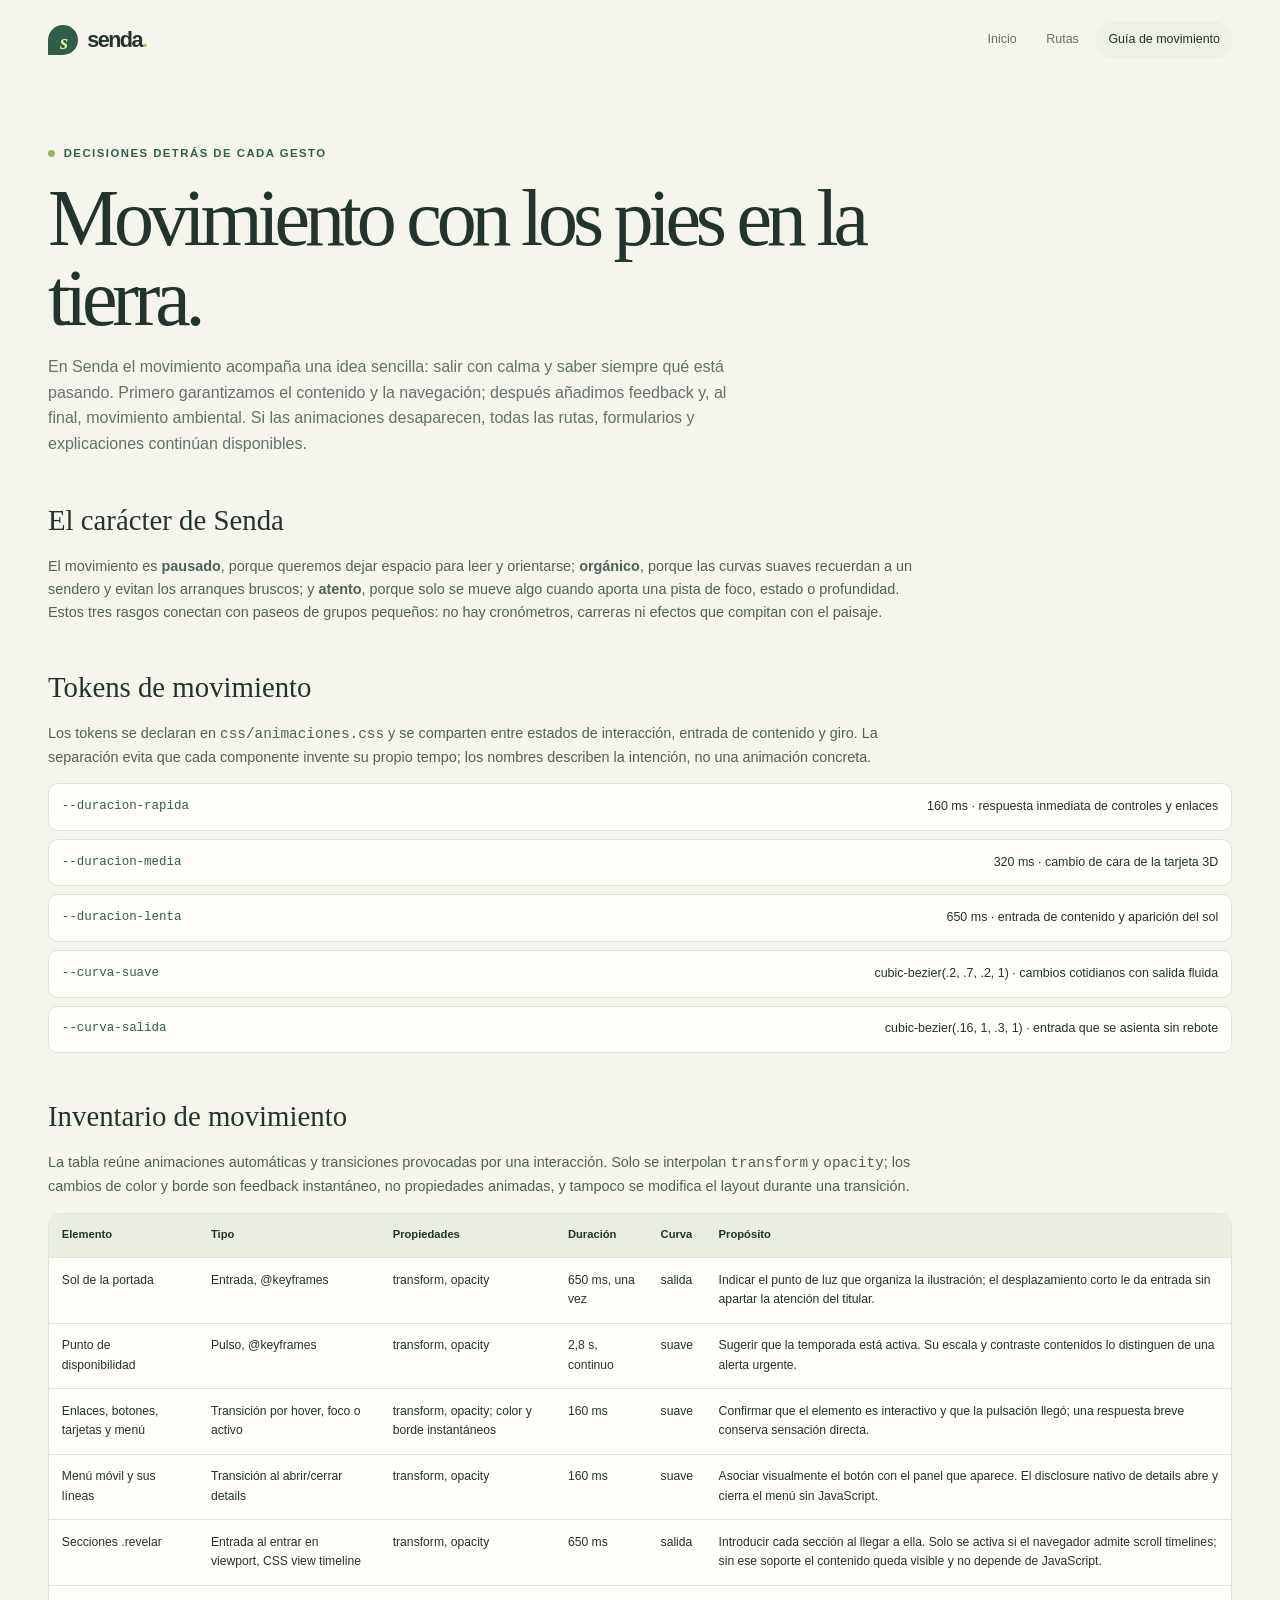
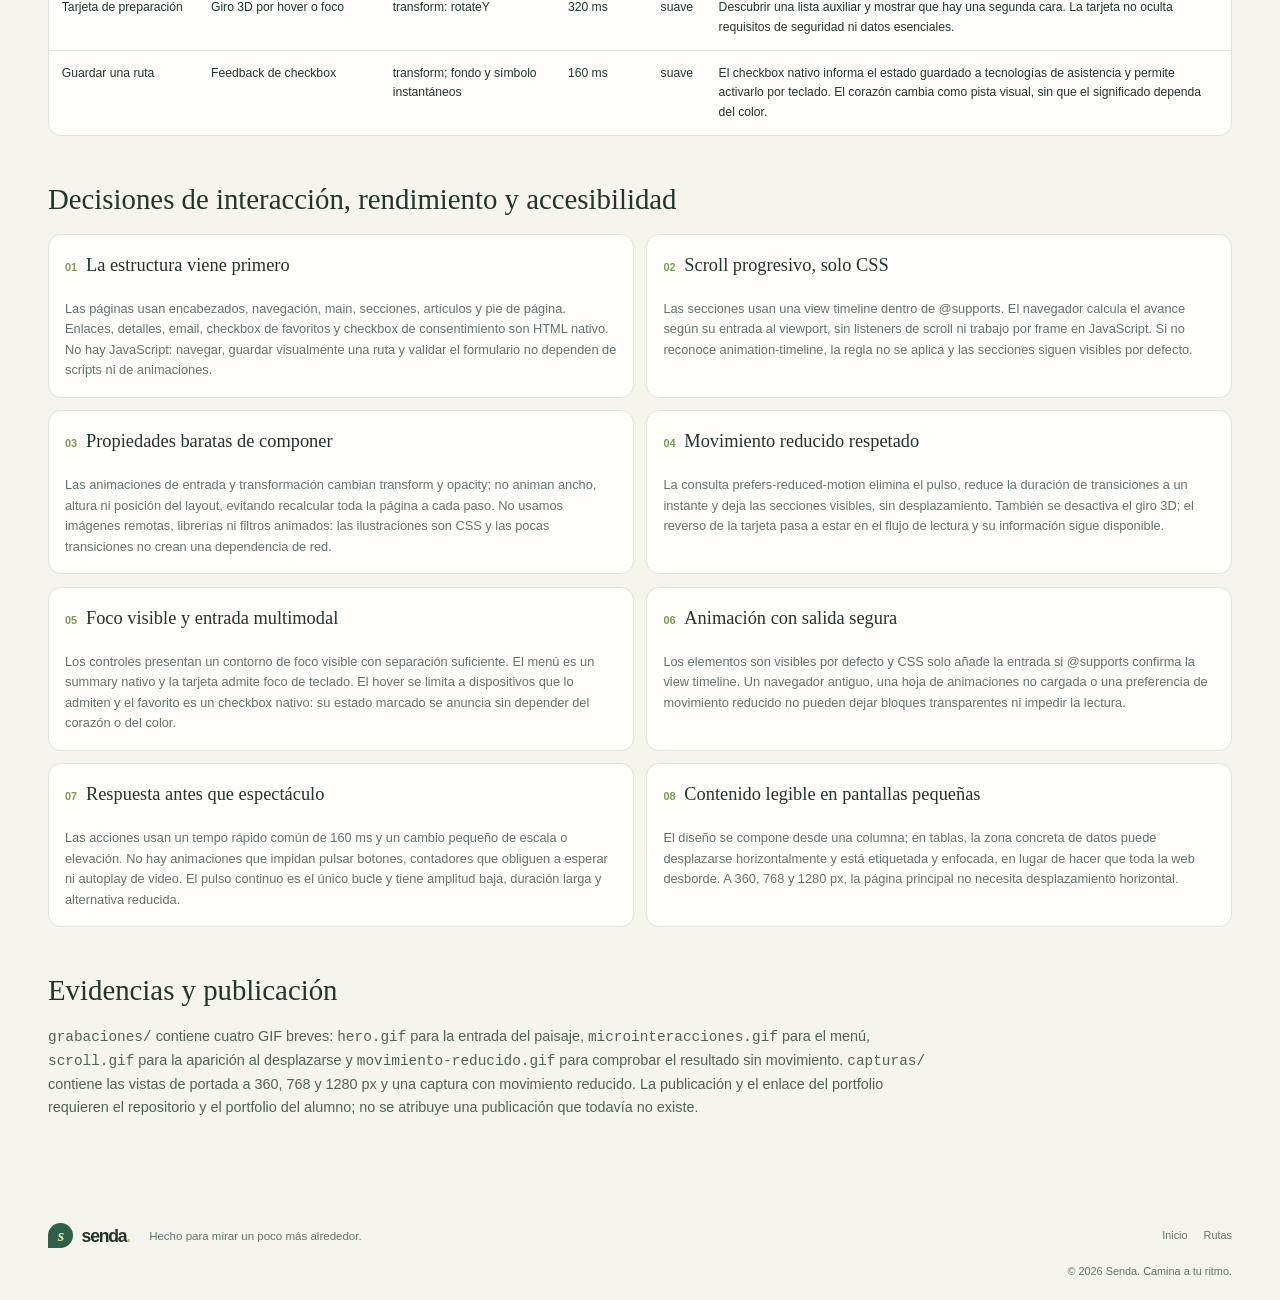
==== movimiento.html @ 510708e9 "feat: subidos los archivos html del proyecto con sus estilos" ====
<!doctype html>
<html lang="es">
<head>
  <!-- La guía es una página del proyecto para consultar decisiones, no un documento aparte. -->
  <meta charset="utf-8">
  <meta name="viewport" content="width=device-width, initial-scale=1">
  <meta name="theme-color" content="#f5f4ed">
  <meta name="description" content="Guía de movimiento, interacción, rendimiento y accesibilidad de Senda.">
  <title>Guía de movimiento — Senda</title>
  <link rel="stylesheet" href="css/estilos.css">
  <link rel="stylesheet" href="css/animaciones.css">
</head>
<body>
  <a class="salto" href="#contenido">Saltar al contenido</a>
  <header class="cabecera">
    <a class="marca" href="index.html" aria-label="Senda, inicio"><span class="marca-icono" aria-hidden="true">s</span><span>senda<span class="marca-punto">.</span></span></a>
    <details class="navegacion">
      <summary class="menu-boton" aria-label="Abrir o cerrar navegación"><span class="menu-linea" aria-hidden="true"></span><span class="menu-linea" aria-hidden="true"></span></summary>
      <nav class="menu" aria-label="Navegación principal">
        <a class="enlace-nav" href="index.html">Inicio</a>
        <a class="enlace-nav" href="rutas.html">Rutas</a>
        <a class="enlace-nav activo" href="movimiento.html" aria-current="page">Guía de movimiento</a>
      </nav>
    </details>
    <!-- La navegación de escritorio permanece visible sin forzar abierto el menú móvil. -->
    <nav class="menu menu-escritorio" aria-label="Navegación principal">
      <a class="enlace-nav" href="index.html">Inicio</a>
      <a class="enlace-nav" href="rutas.html">Rutas</a>
      <a class="enlace-nav activo" href="movimiento.html" aria-current="page">Guía de movimiento</a>
    </nav>
  </header>
  <main class="contenedor guia-contenido" id="contenido">
    <p class="ceja"><span class="punto-vivo" aria-hidden="true"></span> Decisiones detrás de cada gesto</p>
    <h1>Movimiento con los pies en la tierra.</h1>
    <p class="guia-intro">En Senda el movimiento acompaña una idea sencilla: salir con calma y saber siempre qué está pasando. Primero garantizamos el contenido y la navegación; después añadimos feedback y, al final, movimiento ambiental. Si las animaciones desaparecen, todas las rutas, formularios y explicaciones continúan disponibles.</p>

    <section class="guia-bloque" aria-labelledby="caracter">
      <h2 id="caracter">El carácter de Senda</h2>
      <p>El movimiento es <strong>pausado</strong>, porque queremos dejar espacio para leer y orientarse; <strong>orgánico</strong>, porque las curvas suaves recuerdan a un sendero y evitan los arranques bruscos; y <strong>atento</strong>, porque solo se mueve algo cuando aporta una pista de foco, estado o profundidad. Estos tres rasgos conectan con paseos de grupos pequeños: no hay cronómetros, carreras ni efectos que compitan con el paisaje.</p>
    </section>

    <section class="guia-bloque" aria-labelledby="tokens">
      <h2 id="tokens">Tokens de movimiento</h2>
      <p>Los tokens se declaran en <code>css/animaciones.css</code> y se comparten entre estados de interacción, entrada de contenido y giro. La separación evita que cada componente invente su propio tempo; los nombres describen la intención, no una animación concreta.</p>
      <div class="tokens">
        <div class="token"><code>--duracion-rapida</code><span>160 ms · respuesta inmediata de controles y enlaces</span></div>
        <div class="token"><code>--duracion-media</code><span>320 ms · cambio de cara de la tarjeta 3D</span></div>
        <div class="token"><code>--duracion-lenta</code><span>650 ms · entrada de contenido y aparición del sol</span></div>
        <div class="token"><code>--curva-suave</code><span>cubic-bezier(.2, .7, .2, 1) · cambios cotidianos con salida fluida</span></div>
        <div class="token"><code>--curva-salida</code><span>cubic-bezier(.16, 1, .3, 1) · entrada que se asienta sin rebote</span></div>
      </div>
    </section>

    <section class="guia-bloque" aria-labelledby="inventario">
      <h2 id="inventario">Inventario de movimiento</h2>
      <p>La tabla reúne animaciones automáticas y transiciones provocadas por una interacción. Solo se interpolan <code>transform</code> y <code>opacity</code>; los cambios de color y borde son feedback instantáneo, no propiedades animadas, y tampoco se modifica el layout durante una transición.</p>
      <div class="tabla-desborde" role="region" aria-label="Tabla de animaciones, desplazable horizontalmente" tabindex="0">
        <table class="tabla-guia">
          <thead><tr><th>Elemento</th><th>Tipo</th><th>Propiedades</th><th>Duración</th><th>Curva</th><th>Propósito</th></tr></thead>
          <tbody>
            <tr><td>Sol de la portada</td><td>Entrada, @keyframes</td><td>transform, opacity</td><td>650 ms, una vez</td><td>salida</td><td>Indicar el punto de luz que organiza la ilustración; el desplazamiento corto le da entrada sin apartar la atención del titular.</td></tr>
            <tr><td>Punto de disponibilidad</td><td>Pulso, @keyframes</td><td>transform, opacity</td><td>2,8 s, continuo</td><td>suave</td><td>Sugerir que la temporada está activa. Su escala y contraste contenidos lo distinguen de una alerta urgente.</td></tr>
            <tr><td>Enlaces, botones, tarjetas y menú</td><td>Transición por hover, foco o activo</td><td>transform, opacity; color y borde instantáneos</td><td>160 ms</td><td>suave</td><td>Confirmar que el elemento es interactivo y que la pulsación llegó; una respuesta breve conserva sensación directa.</td></tr>
            <tr><td>Menú móvil y sus líneas</td><td>Transición al abrir/cerrar details</td><td>transform, opacity</td><td>160 ms</td><td>suave</td><td>Asociar visualmente el botón con el panel que aparece. El disclosure nativo de details abre y cierra el menú sin JavaScript.</td></tr>
            <tr><td>Secciones .revelar</td><td>Entrada al entrar en viewport, CSS view timeline</td><td>transform, opacity</td><td>650 ms</td><td>salida</td><td>Introducir cada sección al llegar a ella. Solo se activa si el navegador admite scroll timelines; sin ese soporte el contenido queda visible y no depende de JavaScript.</td></tr>
            <tr><td>Tarjeta de preparación</td><td>Giro 3D por hover o foco</td><td>transform: rotateY</td><td>320 ms</td><td>suave</td><td>Descubrir una lista auxiliar y mostrar que hay una segunda cara. La tarjeta no oculta requisitos de seguridad ni datos esenciales.</td></tr>
            <tr><td>Guardar una ruta</td><td>Feedback de checkbox</td><td>transform; fondo y símbolo instantáneos</td><td>160 ms</td><td>suave</td><td>El checkbox nativo informa el estado guardado a tecnologías de asistencia y permite activarlo por teclado. El corazón cambia como pista visual, sin que el significado dependa del color.</td></tr>
          </tbody>
        </table>
      </div>
    </section>

    <section class="guia-bloque" aria-labelledby="decisiones">
      <h2 id="decisiones">Decisiones de interacción, rendimiento y accesibilidad</h2>
      <div class="decisiones">
        <article class="decision"><h3>La estructura viene primero</h3><p>Las páginas usan encabezados, navegación, main, secciones, artículos y pie de página. Enlaces, detalles, email, checkbox de favoritos y checkbox de consentimiento son HTML nativo. No hay JavaScript: navegar, guardar visualmente una ruta y validar el formulario no dependen de scripts ni de animaciones.</p></article>
        <article class="decision"><h3>Scroll progresivo, solo CSS</h3><p>Las secciones usan una view timeline dentro de @supports. El navegador calcula el avance según su entrada al viewport, sin listeners de scroll ni trabajo por frame en JavaScript. Si no reconoce animation-timeline, la regla no se aplica y las secciones siguen visibles por defecto.</p></article>
        <article class="decision"><h3>Propiedades baratas de componer</h3><p>Las animaciones de entrada y transformación cambian transform y opacity; no animan ancho, altura ni posición del layout, evitando recalcular toda la página a cada paso. No usamos imágenes remotas, librerías ni filtros animados: las ilustraciones son CSS y las pocas transiciones no crean una dependencia de red.</p></article>
        <article class="decision"><h3>Movimiento reducido respetado</h3><p>La consulta prefers-reduced-motion elimina el pulso, reduce la duración de transiciones a un instante y deja las secciones visibles, sin desplazamiento. También se desactiva el giro 3D; el reverso de la tarjeta pasa a estar en el flujo de lectura y su información sigue disponible.</p></article>
        <article class="decision"><h3>Foco visible y entrada multimodal</h3><p>Los controles presentan un contorno de foco visible con separación suficiente. El menú es un summary nativo y la tarjeta admite foco de teclado. El hover se limita a dispositivos que lo admiten y el favorito es un checkbox nativo: su estado marcado se anuncia sin depender del corazón o del color.</p></article>
        <article class="decision"><h3>Animación con salida segura</h3><p>Los elementos son visibles por defecto y CSS solo añade la entrada si @supports confirma la view timeline. Un navegador antiguo, una hoja de animaciones no cargada o una preferencia de movimiento reducido no pueden dejar bloques transparentes ni impedir la lectura.</p></article>
        <article class="decision"><h3>Respuesta antes que espectáculo</h3><p>Las acciones usan un tempo rápido común de 160 ms y un cambio pequeño de escala o elevación. No hay animaciones que impidan pulsar botones, contadores que obliguen a esperar ni autoplay de video. El pulso continuo es el único bucle y tiene amplitud baja, duración larga y alternativa reducida.</p></article>
        <article class="decision"><h3>Contenido legible en pantallas pequeñas</h3><p>El diseño se compone desde una columna; en tablas, la zona concreta de datos puede desplazarse horizontalmente y está etiquetada y enfocada, en lugar de hacer que toda la web desborde. A 360, 768 y 1280 px, la página principal no necesita desplazamiento horizontal.</p></article>
      </div>
    </section>

    <section class="guia-bloque" aria-labelledby="evidencias">
      <h2 id="evidencias">Evidencias y publicación</h2>
      <p><code>grabaciones/</code> contiene cuatro GIF breves: <code>hero.gif</code> para la entrada del paisaje, <code>microinteracciones.gif</code> para el menú, <code>scroll.gif</code> para la aparición al desplazarse y <code>movimiento-reducido.gif</code> para comprobar el resultado sin movimiento. <code>capturas/</code> contiene las vistas de portada a 360, 768 y 1280 px y una captura con movimiento reducido. La publicación y el enlace del portfolio requieren el repositorio y el portfolio del alumno; no se atribuye una publicación que todavía no existe.</p>
    </section>
  </main>
  <footer class="pie"><div class="contenedor pie-interior"><a class="marca marca-pie" href="index.html"><span class="marca-icono" aria-hidden="true">s</span><span>senda<span class="marca-punto">.</span></span></a><p>Hecho para mirar un poco más alrededor.</p><div class="pie-enlaces"><a href="index.html">Inicio</a><a href="rutas.html">Rutas</a></div><small>© 2026 Senda. Camina a tu ritmo.</small></div></footer>
</body>
</html>
---- css/estilos.css ----
/* La capa visual es mobile first: sin animaciones, el contenido sigue completo y legible. */
* { box-sizing: border-box; }

:root {
  color-scheme: light;
  --papel: #f5f4ed;
  --blanco: #fffefa;
  --tinta: #22342d;
  --suave: #62736b;
  --verde: #315e49;
  --lima: #d7ed9f;
  --linea: #e2e4d9;
  --serif: Georgia, "Times New Roman", serif;
  --sans: "Segoe UI", Arial, sans-serif;
}

html { scroll-behavior: smooth; }
body { margin: 0; background: var(--papel); color: var(--tinta); font-family: var(--sans); font-size: 1rem; line-height: 1.6; }
a { color: inherit; }
button, input { font: inherit; }
button { color: inherit; }
.contenedor { width: min(100% - 2.5rem, 74rem); margin-inline: auto; }
.salto { position: absolute; z-index: 20; top: .5rem; left: .5rem; padding: .7rem 1rem; background: var(--tinta); color: white; transform: translateY(-160%); }
.salto:focus { transform: translateY(0); }

/* La cabecera conserva enlaces visibles en móvil y escritorio. */
.cabecera { position: relative; z-index: 5; display: flex; align-items: center; justify-content: space-between; min-height: 4.5rem; width: min(100% - 2.5rem, 74rem); margin-inline: auto; }
.marca { display: inline-flex; align-items: center; gap: .55rem; color: var(--tinta); font-size: 1.35rem; font-weight: 750; letter-spacing: -.07em; text-decoration: none; }
.marca-icono { display: grid; width: 1.9rem; height: 1.9rem; place-items: center; border-radius: 50% 50% 50% 0; background: var(--verde); color: var(--lima); font-family: var(--serif); font-size: 1.3rem; font-style: italic; }
.marca-punto { color: #a7c86d; }
.navegacion { margin-left: auto; }
.menu-escritorio { display: none; }
.menu-boton { display: grid; width: 2.75rem; height: 2.75rem; align-content: center; justify-items: center; gap: .35rem; border: 1px solid var(--linea); border-radius: 50%; cursor: pointer; list-style: none; }
.menu-boton::-webkit-details-marker { display: none; }
.menu-linea { width: 1rem; height: 1px; background: var(--tinta); transition: transform var(--duracion-rapida, 160ms) var(--curva-suave, ease), opacity var(--duracion-rapida, 160ms) var(--curva-suave, ease); }
.navegacion[open] .menu-linea:first-child { transform: translateY(3px) rotate(45deg); }
.navegacion[open] .menu-linea:last-child { transform: translateY(-3px) rotate(-45deg); }
.menu { position: absolute; top: calc(100% - .25rem); right: 0; left: 0; display: grid; gap: .35rem; padding: .85rem; border: 1px solid var(--linea); border-radius: 1rem; background: var(--blanco); box-shadow: 0 1rem 2rem #22342d14; }
.enlace-nav { padding: .65rem .8rem; border-radius: 2rem; color: var(--suave); font-size: .9rem; text-decoration: none; }
.enlace-nav.activo { color: var(--tinta); background: #edf0e5; }
.boton { display: inline-flex; align-items: center; justify-content: center; gap: .8rem; min-height: 3rem; padding: .72rem 1.1rem; border: 1px solid transparent; border-radius: 3rem; cursor: pointer; font-size: .9rem; font-weight: 650; text-decoration: none; }
.boton-nav { justify-content: space-between; margin-top: .2rem; background: var(--verde); color: white; }
.boton-principal { background: var(--verde); color: white; }
.boton-claro { flex: 0 0 auto; background: var(--lima); color: var(--tinta); }
.enlace-texto { display: inline-flex; align-items: center; gap: .55rem; color: var(--tinta); font-size: .88rem; font-weight: 650; text-decoration-thickness: 1px; text-underline-offset: .25rem; }
a:focus-visible, button:focus-visible, summary:focus-visible, input:focus-visible, .tarjeta-giro-contenedor:focus-visible { outline: 3px solid #9dbd5c; outline-offset: 4px; }
a:focus-visible, button:focus-visible, summary:focus-visible { transform: translateY(-1px); }
.me-gusta-control:focus-visible + .me-gusta { outline: 3px solid #9dbd5c; outline-offset: 4px; }

/* La ilustración compone un paisaje con capas de color, sin descargar imágenes externas. */
.hero { display: grid; gap: 2.5rem; padding-block: 3.2rem 3.5rem; }
.hero-texto { position: relative; z-index: 1; }
.ceja { display: flex; align-items: center; gap: .55rem; margin: 0 0 1rem; color: var(--verde); font-size: .71rem; font-weight: 750; letter-spacing: .13em; text-transform: uppercase; }
.punto-vivo { width: .43rem; height: .43rem; border-radius: 50%; background: #96b85e; }
h1, h2, h3, p { margin-top: 0; }
.hero h1, .pagina-hero h1 { margin-bottom: 1.3rem; font-family: var(--serif); font-size: clamp(3.5rem, 16vw, 6rem); font-weight: 400; letter-spacing: -.075em; line-height: .96; }
.hero h1 span, h2 span, .pagina-hero h1 span { color: var(--verde); font-style: italic; }
.hero-bajada { max-width: 27rem; margin-bottom: 1.6rem; color: var(--suave); font-size: 1.02rem; }
.hero-acciones { display: flex; flex-wrap: wrap; align-items: center; gap: 1.25rem; }
.hero-dato { display: flex; align-items: center; gap: .8rem; margin-top: 2.3rem; }
.hero-dato p { margin: 0; color: var(--suave); font-size: .72rem; line-height: 1.45; }
.hero-dato strong { color: var(--tinta); font-size: .85rem; }
.avatares { display: flex; padding-left: .3rem; }
.avatares span { display: grid; width: 1.65rem; height: 1.65rem; margin-left: -.3rem; place-items: center; border: 2px solid var(--papel); border-radius: 50%; background: #d6b69b; color: var(--tinta); font-size: .56rem; font-weight: 700; }
.avatares span:nth-child(2) { background: #b6c8a4; }
.avatares span:nth-child(3) { background: #e1c98d; }
.avatares span:nth-child(4) { background: var(--verde); color: white; }
.hero-paisaje { position: relative; height: 19rem; overflow: hidden; border-radius: 48% 48% 1.5rem 1.5rem / 22% 22% 1.5rem 1.5rem; background: linear-gradient(160deg, #dfe9ce 0%, #e6eddb 43%, #cbd9bb 100%); isolation: isolate; }
.sol { position: absolute; top: 14%; right: 22%; width: 4.5rem; aspect-ratio: 1; border-radius: 50%; background: #e9cd8a; }
.montana { position: absolute; bottom: -3rem; width: 120%; height: 72%; clip-path: polygon(0 100%, 0 55%, 24% 7%, 44% 57%, 63% 17%, 100% 72%, 100% 100%); }
.montana-lejana { right: -15%; bottom: 1.8rem; background: #b6c9a7; transform: scale(.9); }
.montana-media { left: -22%; bottom: -.3rem; background: #799977; transform: scale(1.05); }
.montana-cercana { right: -18%; bottom: -4rem; background: #456b55; transform: scale(1.1); }
.camino { position: absolute; right: 23%; bottom: -5rem; width: 48%; height: 75%; border: solid #e8dfc7; border-width: 0 0 0 1.2rem; border-radius: 50%; transform: rotate(22deg); }
.tarjeta-ruta { position: absolute; right: .8rem; bottom: 1rem; display: flex; align-items: center; gap: .6rem; max-width: 14.5rem; padding: .65rem .8rem; border: 1px solid #ffffff99; border-radius: .8rem; background: #fffefaed; box-shadow: 0 .4rem 1.4rem #203c2e1a; }
.tarjeta-ruta strong, .tarjeta-ruta small { display: block; }
.tarjeta-ruta strong { font-size: .72rem; }
.tarjeta-ruta small { color: var(--suave); font-size: .62rem; }
.tarjeta-icono { display: grid; width: 2rem; height: 2rem; flex: 0 0 auto; place-items: center; border-radius: 50%; background: #e7eddc; color: var(--verde); }
.paisaje-etiqueta { position: absolute; top: 1.2rem; left: 1rem; color: #42604c; font-size: .56rem; font-weight: 700; letter-spacing: .1em; }

/* Los datos funcionan como apoyo a la decisión, no como contadores animados. */
.franja-numeros { border-block: 1px solid var(--linea); }
.numeros-grid { display: grid; grid-template-columns: repeat(2, 1fr); gap: 1rem; padding-block: 1.5rem; }
.numeros-grid p { margin: 0; }
.numeros-grid strong, .numeros-grid span { display: block; }
.numeros-grid strong { font-family: var(--serif); font-size: 1.45rem; font-weight: 400; }
.numeros-grid span { color: var(--suave); font-size: .68rem; }
.seccion { padding-block: 4rem; }
.cabecera-seccion { display: grid; gap: 1rem; margin-bottom: 2rem; }
.cabecera-seccion h2, .preguntas h2 { margin: 0; font-family: var(--serif); font-size: clamp(2.4rem, 10vw, 4.1rem); font-weight: 400; letter-spacing: -.065em; line-height: 1.04; }
.texto-seccion { max-width: 24rem; align-self: end; margin: 0; color: var(--suave); font-size: .94rem; }
.beneficios-grid { display: grid; gap: .8rem; }
.tarjeta { border: 1px solid var(--linea); border-radius: 1rem; background: var(--blanco); }
.beneficio { position: relative; min-height: 13.5rem; padding: 1.2rem; }
.beneficio-numero { color: #859287; font-size: .7rem; }
.beneficio-icono { display: block; margin-top: .9rem; color: #81a15b; font-family: var(--serif); font-size: 1.9rem; line-height: 1; }
.beneficio h3 { margin: .55rem 0 .35rem; font-family: var(--serif); font-size: 1.4rem; font-weight: 400; letter-spacing: -.03em; }
.beneficio p { max-width: 17rem; margin: 0; color: var(--suave); font-size: .78rem; }
.flecha-circular { position: absolute; right: 1rem; bottom: 1rem; display: grid; width: 2rem; height: 2rem; place-items: center; border: 1px solid var(--linea); border-radius: 50%; text-decoration: none; }

/* La suscripción usa controles nativos, etiquetas explícitas y validación del navegador. */
.invitacion { padding-block: 3rem; background: var(--verde); color: white; }
.invitacion-interior { display: grid; gap: 2rem; }
.ceja-clara { color: var(--lima); }
.invitacion h2 { margin-bottom: .8rem; font-family: var(--serif); font-size: clamp(2.5rem, 9vw, 3.7rem); font-weight: 400; letter-spacing: -.055em; line-height: 1.02; }
.invitacion-interior > div > p:last-child { margin-bottom: 0; color: #e1e9dd; font-size: .88rem; }
.formulario > label:first-child { display: block; margin-bottom: .5rem; font-size: .78rem; font-weight: 650; }
.campo-fila { display: flex; gap: .5rem; padding: .35rem; border-radius: 3rem; background: white; }
.campo-fila input { width: 100%; min-width: 0; padding: .5rem .7rem; border: 0; border-radius: 2rem; background: transparent; color: var(--tinta); font-size: .8rem; }
.campo-fila input:focus-visible { outline-offset: 1px; }
.consentimiento { display: flex; align-items: center; gap: .55rem; margin-top: .8rem; color: #e1e9dd; font-size: .68rem; }
.consentimiento input { width: 1rem; height: 1rem; accent-color: var(--lima); }
.pie { padding-block: 1.5rem; }
.pie-interior { display: flex; flex-wrap: wrap; align-items: center; gap: .8rem 1.2rem; }
.marca-pie { font-size: 1.1rem; }
.marca-pie .marca-icono { width: 1.55rem; height: 1.55rem; font-size: 1.05rem; }
.pie-interior > p { flex: 1 1 100%; margin: 0; color: var(--suave); font-size: .72rem; }
.pie-enlaces { display: flex; gap: 1rem; margin-left: auto; }
.pie-enlaces a, .pie-interior small { color: var(--suave); font-size: .68rem; text-decoration: none; }
.pie-interior small { flex: 1 1 100%; }

/* Página de rutas: primero se comparan datos; luego se ofrece una explicación interactiva. */
.pagina-hero { padding-block: 3.5rem 2rem; }
.pagina-hero h1 { margin-bottom: 1rem; font-size: clamp(3rem, 13vw, 5rem); }
.pagina-hero > p:last-child { max-width: 29rem; margin-bottom: 0; color: var(--suave); }
.rutas-seccion { padding-top: 2rem; }
.lista-cabecera { display: flex; flex-direction: column; gap: .7rem; margin-bottom: 1.5rem; }
.lista-cabecera h2 { margin: 0; font-family: var(--serif); font-size: clamp(1.8rem, 7vw, 2.5rem); font-weight: 400; letter-spacing: -.045em; }
.lista-cabecera > p { margin: 0; color: var(--suave); font-size: .76rem; }
.rutas-grid { display: grid; gap: 1rem; }
.ruta { overflow: hidden; }
.ruta-ilustracion { position: relative; height: 12rem; overflow: hidden; background-color: #becdac; }
.ruta-ilustracion::before, .ruta-ilustracion::after { position: absolute; right: -10%; bottom: -30%; left: -10%; height: 90%; border-radius: 50% 50% 0 0; content: ""; }
.ruta-hayedo { background: linear-gradient(145deg, #e0d4ae, #a9bd91 55%, #69836b); }
.ruta-hayedo::before { background: #82996f; transform: rotate(-8deg) translateY(-10%); }
.ruta-hayedo::after { background: #496d53; transform: rotate(10deg) translateY(10%); }
.ruta-costa { background: linear-gradient(160deg, #d8e6d5, #9fb8a8 50%, #759b99); }
.ruta-costa::before { bottom: 0; height: 68%; border-radius: 60% 0 0; background: #678a71; transform: rotate(-15deg); }
.ruta-costa::after { right: -20%; bottom: -43%; height: 85%; background: #4c7880; transform: rotate(17deg); }
.ruta-valle { background: linear-gradient(150deg, #e7d8ac, #b9c9a1 48%, #889f79); }
.ruta-valle::before { background: #92a881; transform: rotate(8deg) translateY(-14%); }
.ruta-valle::after { background: #617e5e; transform: rotate(-8deg) translateY(11%); }
.ruta-rio { background: linear-gradient(160deg, #dbe5d2, #9bb9a2 50%, #688f7b); }
.ruta-rio::before { background: #83a37d; transform: rotate(-12deg) translateY(-8%); }
.ruta-rio::after { right: 34%; bottom: -52%; width: 30%; height: 100%; border: 1rem solid #b5d3c4; background: transparent; transform: rotate(20deg); }
.ruta-etiqueta { position: absolute; z-index: 1; top: .8rem; left: .8rem; padding: .35rem .7rem; border: 1px solid #ffffff8a; border-radius: 2rem; background: #fffef0d9; font-size: .65rem; font-weight: 650; }
.me-gusta-control { position: absolute; width: 1px; height: 1px; overflow: hidden; clip: rect(0, 0, 0, 0); white-space: nowrap; }
.me-gusta { position: absolute; z-index: 1; top: .7rem; right: .7rem; display: grid; width: 2.25rem; height: 2.25rem; place-items: center; border: 1px solid #ffffffa1; border-radius: 50%; background: #fffef0e8; cursor: pointer; font-size: 1.15rem; }
.me-gusta-control:checked + .me-gusta { background: #d7ed9f; color: #315e49; }
.me-gusta-control:checked + .me-gusta span { font-size: 0; }
.me-gusta-control:checked + .me-gusta span::after { content: "♥"; font-size: 1.15rem; }
.ruta-contenido { padding: 1rem; }
.ruta-meta { display: flex; gap: .4rem; color: var(--suave); font-size: .66rem; }
.ruta-contenido h3 { margin: .4rem 0; font-family: var(--serif); font-size: 1.4rem; font-weight: 400; letter-spacing: -.03em; }
.ruta-contenido > p { min-height: 2.8rem; margin-bottom: .8rem; color: var(--suave); font-size: .77rem; }
.ruta-pie { display: flex; justify-content: space-between; padding-top: .7rem; border-top: 1px solid var(--linea); font-size: .7rem; }
.ruta-pie > span { color: var(--suave); }
.ruta-pie a { color: var(--verde); font-weight: 700; text-decoration: none; }
.detalle-seccion { display: grid; gap: 1.5rem; background: #eaece1; }
.detalle-seccion.contenedor { width: 100%; padding-inline: max(1.25rem, calc((100% - 74rem) / 2)); }
.tarjeta-giro-contenedor { min-height: 18rem; perspective: 900px; }
.tarjeta-giro { position: relative; min-height: 18rem; transform-style: preserve-3d; }
.tarjeta-giro-cara { position: absolute; inset: 0; display: flex; flex-direction: column; justify-content: center; padding: 1.5rem; border: 1px solid #d6dccd; border-radius: 1rem; background: var(--blanco); backface-visibility: hidden; }
.tarjeta-giro-frente { transform: rotateY(0); }
.tarjeta-giro-dorso { transform: rotateY(180deg); }
.giro-icono { position: absolute; top: 1rem; right: 1rem; display: grid; width: 2rem; height: 2rem; place-items: center; border-radius: 50%; background: var(--lima); }
.tarjeta-giro h3 { margin-bottom: .65rem; font-family: var(--serif); font-size: 2rem; font-weight: 400; letter-spacing: -.04em; line-height: 1.05; }
.tarjeta-giro .ceja { margin-bottom: .55rem; }
.giro-ayuda, .tarjeta-giro-dorso p:last-child { margin: 0; color: var(--suave); font-size: .75rem; }
.tarjeta-giro-dorso ul { display: grid; gap: .45rem; padding-left: 1.1rem; color: var(--suave); font-size: .82rem; }
.preguntas { display: grid; gap: 1.5rem; }
.preguntas h2 { font-size: clamp(2rem, 8vw, 3rem); }
.preguntas-lista details { border-top: 1px solid var(--linea); }
.preguntas-lista details:last-child { border-bottom: 1px solid var(--linea); }
.preguntas-lista summary { padding: 1rem .1rem; cursor: pointer; font-size: .88rem; font-weight: 650; list-style-position: inside; }
.preguntas-lista details p { margin: 0; padding: 0 .3rem 1rem 1.4rem; color: var(--suave); font-size: .8rem; }

/* Guía de movimiento en HTML: estas reglas hacen legibles sus tablas en móvil. */
.guia-contenido { padding-block: 2.5rem 4rem; }
.guia-contenido > h1 { max-width: 54rem; margin-bottom: 1rem; font-family: var(--serif); font-size: clamp(2.8rem, 12vw, 5rem); font-weight: 400; letter-spacing: -.065em; line-height: 1; }
.guia-intro { max-width: 43rem; margin-bottom: 2rem; color: var(--suave); font-size: 1rem; }
.guia-bloque { margin-top: 2.5rem; }
.guia-bloque h2 { margin-bottom: .75rem; font-family: var(--serif); font-size: 1.8rem; font-weight: 400; }
.guia-bloque > p { max-width: 55rem; color: #4f6258; font-size: .9rem; }
.tabla-desborde { overflow-x: auto; border: 1px solid var(--linea); border-radius: .8rem; background: var(--blanco); }
.tabla-guia { width: 100%; min-width: 46rem; border-collapse: collapse; font-size: .76rem; }
.tabla-guia th, .tabla-guia td { padding: .8rem; border-bottom: 1px solid var(--linea); text-align: left; vertical-align: top; }
.tabla-guia th { background: #e9ede2; color: var(--tinta); font-size: .7rem; }
.tabla-guia tr:last-child td { border-bottom: 0; }
.decisiones { display: grid; gap: .8rem; counter-reset: decision; }
.decision { padding: 1rem; border: 1px solid var(--linea); border-radius: .8rem; background: var(--blanco); counter-increment: decision; }
.decision h3 { display: flex; align-items: baseline; gap: .55rem; font-family: var(--serif); font-size: 1.15rem; font-weight: 400; }
.decision h3::before { color: #7d9957; content: "0" counter(decision); font-family: var(--sans); font-size: .68rem; font-weight: 700; }
.decision p { margin: 0; color: var(--suave); font-size: .8rem; }
.tokens { display: grid; gap: .5rem; }
.token { display: flex; justify-content: space-between; gap: 1rem; padding: .8rem; border: 1px solid var(--linea); border-radius: .6rem; background: var(--blanco); font-size: .78rem; }
.token code { color: var(--verde); }

/* En pantallas medianas, la navegación puede quedarse desplegada en una sola fila. */
@media (min-width: 48rem) {
  .cabecera { min-height: 5rem; }
  .navegacion { margin-left: 0; }
  .menu-boton { display: none; }
  .menu { position: static; display: flex; align-items: center; gap: .35rem; padding: 0; border: 0; border-radius: 0; background: transparent; box-shadow: none; }
  .navegacion { display: none; }
  .menu-escritorio { display: flex; position: static; align-items: center; gap: .35rem; padding: 0; border: 0; border-radius: 0; background: transparent; box-shadow: none; }
  .menu-escritorio .enlace-nav { padding: .55rem .75rem; font-size: .78rem; }
  .menu-escritorio .boton-nav { margin: 0 0 0 .3rem; padding: .62rem .9rem; font-size: .76rem; }
  .hero { grid-template-columns: .9fr 1.1fr; align-items: center; gap: 2rem; min-height: 35rem; padding-block: 3rem; }
  .hero h1 { font-size: clamp(4rem, 8vw, 6rem); }
  .hero-paisaje { height: 27rem; }
  .numeros-grid { grid-template-columns: repeat(4, 1fr); padding-block: 1.7rem; }
  .numeros-grid strong { font-size: 1.7rem; }
  .cabecera-seccion { grid-template-columns: 1fr .75fr; align-items: end; margin-bottom: 2.5rem; }
  .beneficios-grid { grid-template-columns: repeat(3, 1fr); gap: 1rem; }
  .beneficio { min-height: 15rem; padding: 1.4rem; }
  .invitacion { padding-block: 3.5rem; }
  .invitacion-interior { grid-template-columns: 1fr .9fr; align-items: center; gap: 3rem; }
  .pie-interior > p { flex: 1; }
  .pie-interior small { text-align: right; }
  .pagina-hero { padding-block: 5rem 3rem; }
  .pagina-hero h1 { font-size: 5rem; }
  .rutas-grid { grid-template-columns: repeat(2, 1fr); gap: 1.2rem; }
  .ruta-ilustracion { height: 14rem; }
  .lista-cabecera { flex-direction: row; align-items: end; justify-content: space-between; }
  .detalle-seccion { grid-template-columns: 1fr .8fr; align-items: center; gap: 3rem; }
  .detalle-seccion.contenedor { padding-block: 4rem; }
  .preguntas { grid-template-columns: .7fr 1.3fr; gap: 3rem; }
  .guia-contenido { padding-top: 4rem; }
  .decisiones { grid-template-columns: repeat(2, 1fr); }
}

@media (min-width: 70rem) {
  .hero { min-height: 39rem; }
  .hero-paisaje { height: 31rem; }
  .rutas-grid { grid-template-columns: repeat(4, 1fr); }
  .ruta-ilustracion { height: 12rem; }
  .ruta-contenido { padding: 1rem; }
  .detalle-seccion.contenedor { gap: 6rem; }
}

/* Solo los dispositivos que pueden apuntar con precisión reciben realce hover. */
@media (hover: hover) {
  a:hover { opacity: .84; }
  button:hover { transform: translateY(-2px); }
  summary:hover { transform: scale(1.015); }
  .enlace-nav:hover, .pie a:hover, .ruta-pie a:hover { color: var(--verde); }
  .tarjeta:hover { border-color: #b6c7a6; }
  .flecha-circular:hover { background: var(--lima); border-color: var(--lima); }
  .me-gusta:hover { transform: scale(1.08); }
  .tarjeta-giro-contenedor:hover .tarjeta-giro, .tarjeta-giro-contenedor:focus-within .tarjeta-giro { transform: rotateY(180deg); }
}

/* Los campos reflejan el estado pulsado y guardado, no dependen de solo cambiar el color. */
.boton:active, a:active, button:active, summary:active { transform: scale(.97); }
.me-gusta:active { transform: scale(.97); }
.navegacion[open] .menu { transform-origin: top right; }
.tarjeta:focus-within { transform: translateY(-2px); }
.tarjeta:active { transform: scale(.99); }

@media (min-width: 48rem) and (hover: none) {
  .menu-escritorio { display: flex; }
}

@media (prefers-reduced-motion: reduce) {
  .tarjeta-giro-contenedor { min-height: 0; perspective: none; }
  .tarjeta-giro { display: grid; gap: .75rem; min-height: 0; transform: none; }
  .tarjeta-giro-cara { position: relative; min-height: 17rem; backface-visibility: visible; transform: none; }
  @media (hover: hover) {
    .tarjeta-giro-contenedor:hover .tarjeta-giro { transform: none; }
  }
}
---- css/animaciones.css ----
/* Tokens compartidos: los tempos distintos expresan feedback, lectura y énfasis. */
:root {
  --duracion-rapida: 160ms;
  --duracion-media: 320ms;
  --duracion-lenta: 650ms;
  --curva-suave: cubic-bezier(.2, .7, .2, 1);
  --curva-salida: cubic-bezier(.16, 1, .3, 1);
}

/* Los controles responden con la misma curva; su brevedad evita retrasar la interacción. */
a, button, summary, input, .me-gusta, .tarjeta, .tarjeta-giro-contenedor, .menu, .tarjeta-giro {
  transition: transform var(--duracion-rapida) var(--curva-suave), opacity var(--duracion-rapida) var(--curva-suave);
}

/* El menú entra desde arriba y desaparece al cerrar; details mantiene el control nativo. */
.menu { transform: translateY(-.45rem); opacity: 0; visibility: hidden; }
.navegacion[open] .menu { transform: translateY(0); opacity: 1; visibility: visible; }
@media (min-width: 48rem) {
  .menu { transform: none; opacity: 1; visibility: visible; }
}

/* La deriva del sol señala el foco visual del paisaje y se ejecuta una sola vez. */
.sol { animation: amanecer var(--duracion-lenta) var(--curva-salida) both; }
@keyframes amanecer {
  from { transform: translateY(.8rem); opacity: .35; }
  to { transform: translateY(0); opacity: 1; }
}

/* El punto acompaña la etiqueta de disponibilidad: un pulso discreto, no una alarma. */
.punto-vivo { animation: respirar 2.8s var(--curva-suave) infinite; }
@keyframes respirar {
  0%, 100% { transform: scale(1); opacity: 1; }
  50% { transform: scale(.72); opacity: .55; }
}

/* Las secciones entran al acercarse al viewport solo en navegadores compatibles.
   Sin scroll timelines no hay estado oculto: el contenido permanece visible. */
@supports (animation-timeline: view()) {
  .revelar {
    animation: aparecer-scroll var(--duracion-lenta) var(--curva-salida) both;
    animation-timeline: view();
    animation-range: entry 0% entry 45%;
  }
}
@keyframes aparecer-scroll {
  from { transform: translateY(1rem); opacity: 0; }
  to { transform: translateY(0); opacity: 1; }
}

/* El giro 3D es una vista previa opcional; al enfocar con teclado también se descubre. */
.tarjeta-giro { transition: transform var(--duracion-media) var(--curva-suave); }
.tarjeta-giro-contenedor:focus-within .tarjeta-giro { transform: rotateY(180deg); }

/* Los gestos se reducen a estado inmediato y se elimina cualquier movimiento automático. */
@media (prefers-reduced-motion: reduce) {
  *, *::before, *::after {
    scroll-behavior: auto !important;
    animation-duration: .01ms !important;
    animation-iteration-count: 1 !important;
    transition-duration: .01ms !important;
  }
  .revelar { animation: none; transform: none; opacity: 1; }
  .menu, .navegacion[open] .menu { transform: none; }
  .tarjeta-giro-contenedor:focus-within .tarjeta-giro { transform: none; }
}
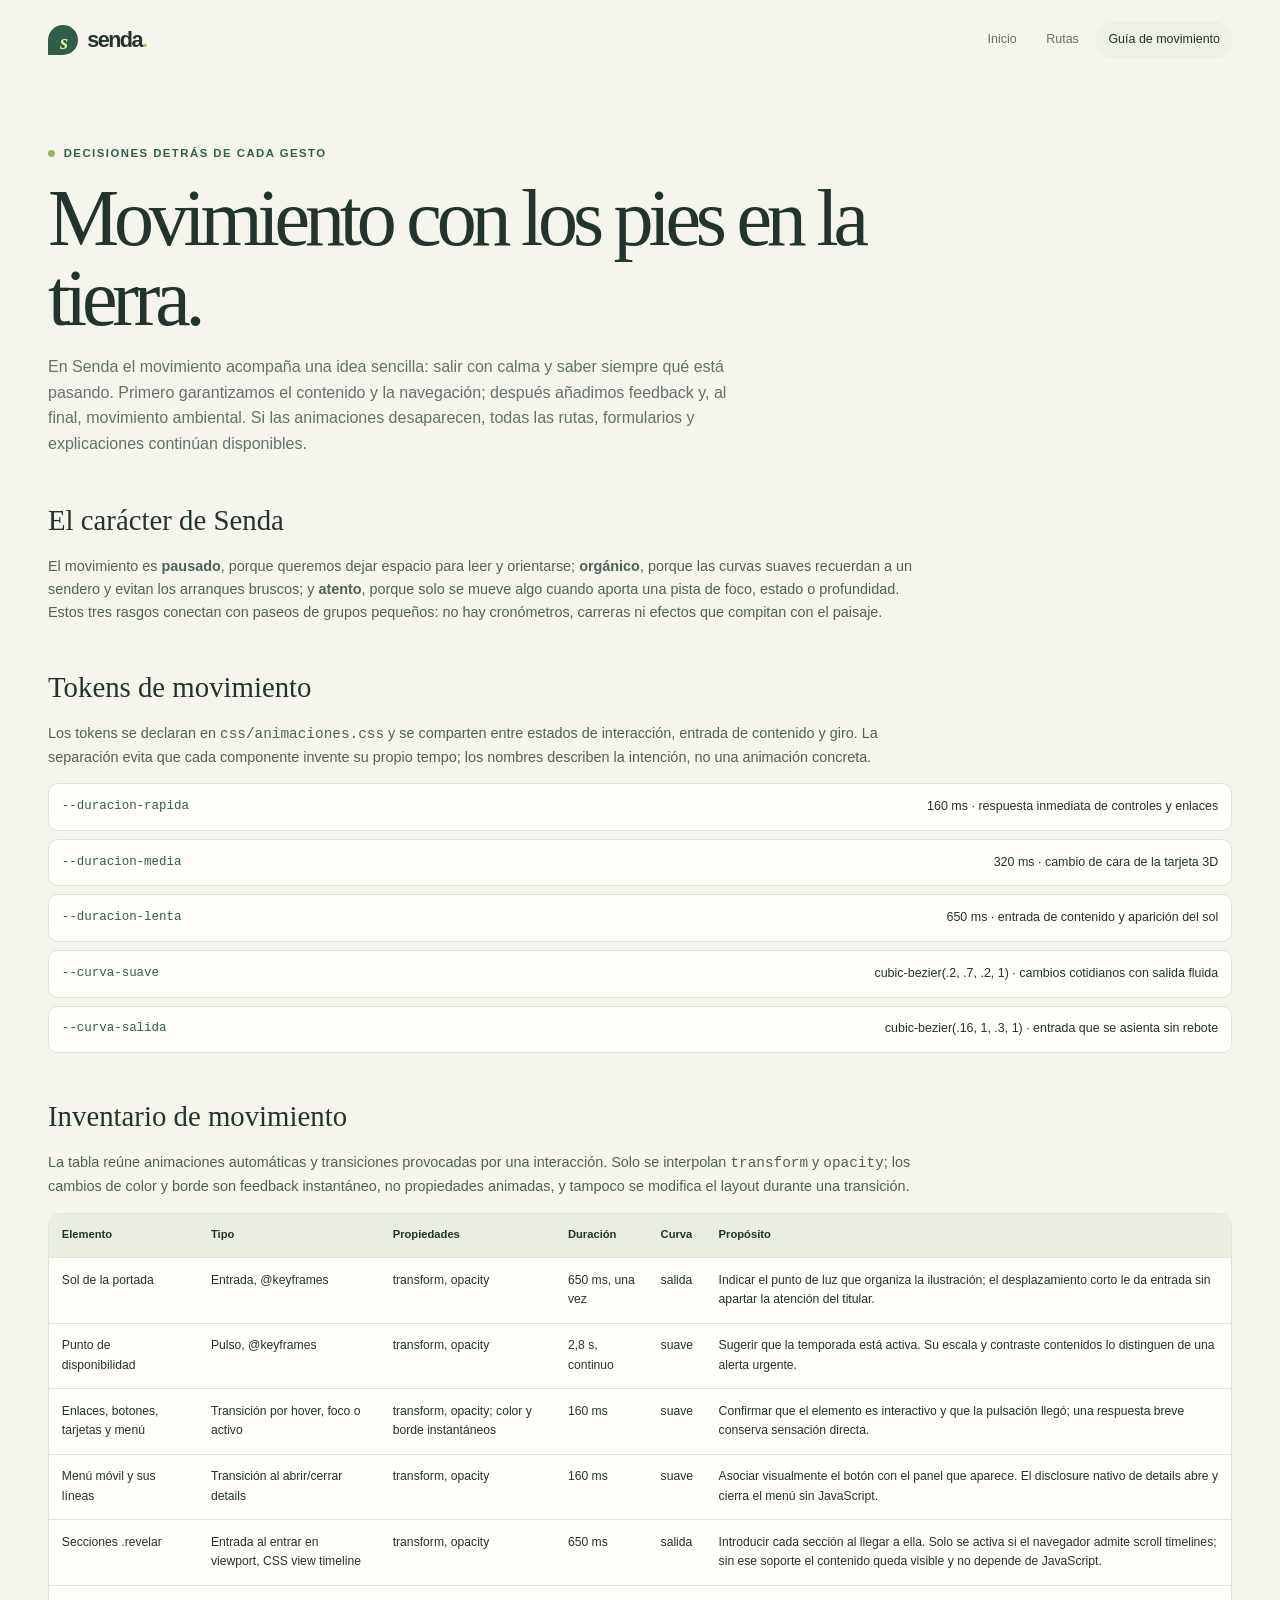
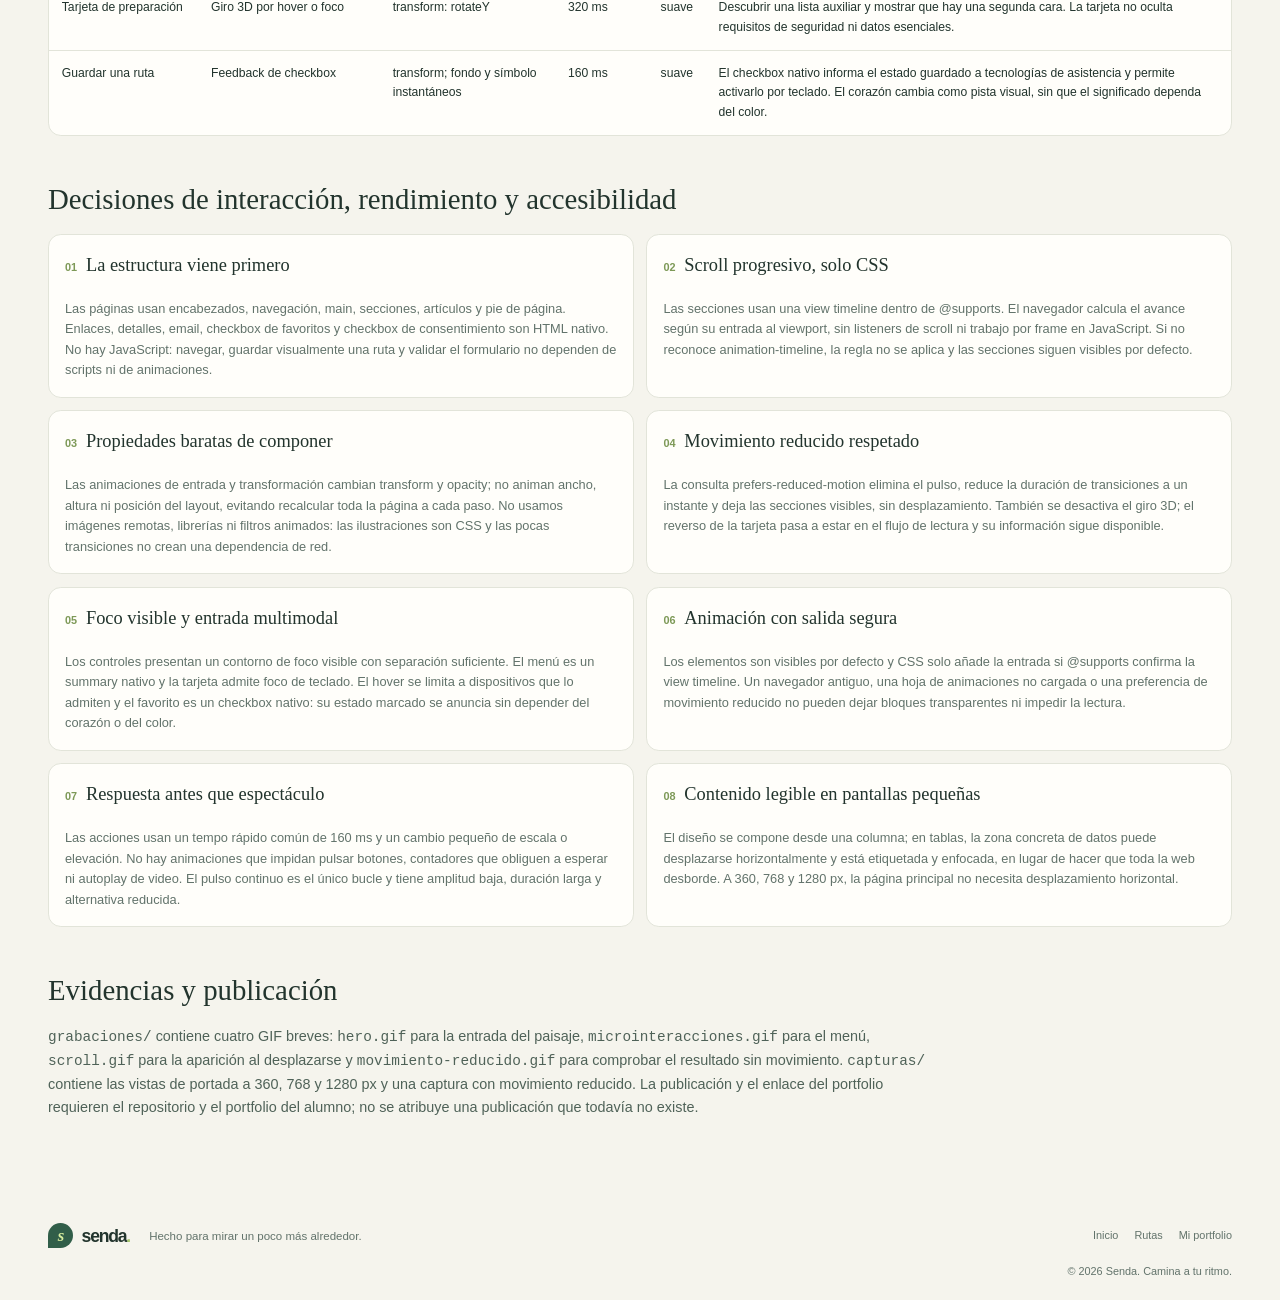
==== commit f78408d3: "feat: añadido enlace al portfolio en el footer de la página" ====
--- a/movimiento.html
+++ b/movimiento.html
@@ -89,6 +89,6 @@
       <p><code>grabaciones/</code> contiene cuatro GIF breves: <code>hero.gif</code> para la entrada del paisaje, <code>microinteracciones.gif</code> para el menú, <code>scroll.gif</code> para la aparición al desplazarse y <code>movimiento-reducido.gif</code> para comprobar el resultado sin movimiento. <code>capturas/</code> contiene las vistas de portada a 360, 768 y 1280 px y una captura con movimiento reducido. La publicación y el enlace del portfolio requieren el repositorio y el portfolio del alumno; no se atribuye una publicación que todavía no existe.</p>
     </section>
   </main>
-  <footer class="pie"><div class="contenedor pie-interior"><a class="marca marca-pie" href="index.html"><span class="marca-icono" aria-hidden="true">s</span><span>senda<span class="marca-punto">.</span></span></a><p>Hecho para mirar un poco más alrededor.</p><div class="pie-enlaces"><a href="index.html">Inicio</a><a href="rutas.html">Rutas</a></div><small>© 2026 Senda. Camina a tu ritmo.</small></div></footer>
+  <footer class="pie"><div class="contenedor pie-interior"><a class="marca marca-pie" href="index.html"><span class="marca-icono" aria-hidden="true">s</span><span>senda<span class="marca-punto">.</span></span></a><p>Hecho para mirar un poco más alrededor.</p><div class="pie-enlaces"><a href="index.html">Inicio</a><a href="rutas.html">Rutas</a><a href="https://manuelhurtadomontllor.github.io/portfolio/index.html" target="_blank" rel="noopener noreferrer">Mi portfolio</a></div><small>© 2026 Senda. Camina a tu ritmo.</small></div></footer>
 </body>
 </html>
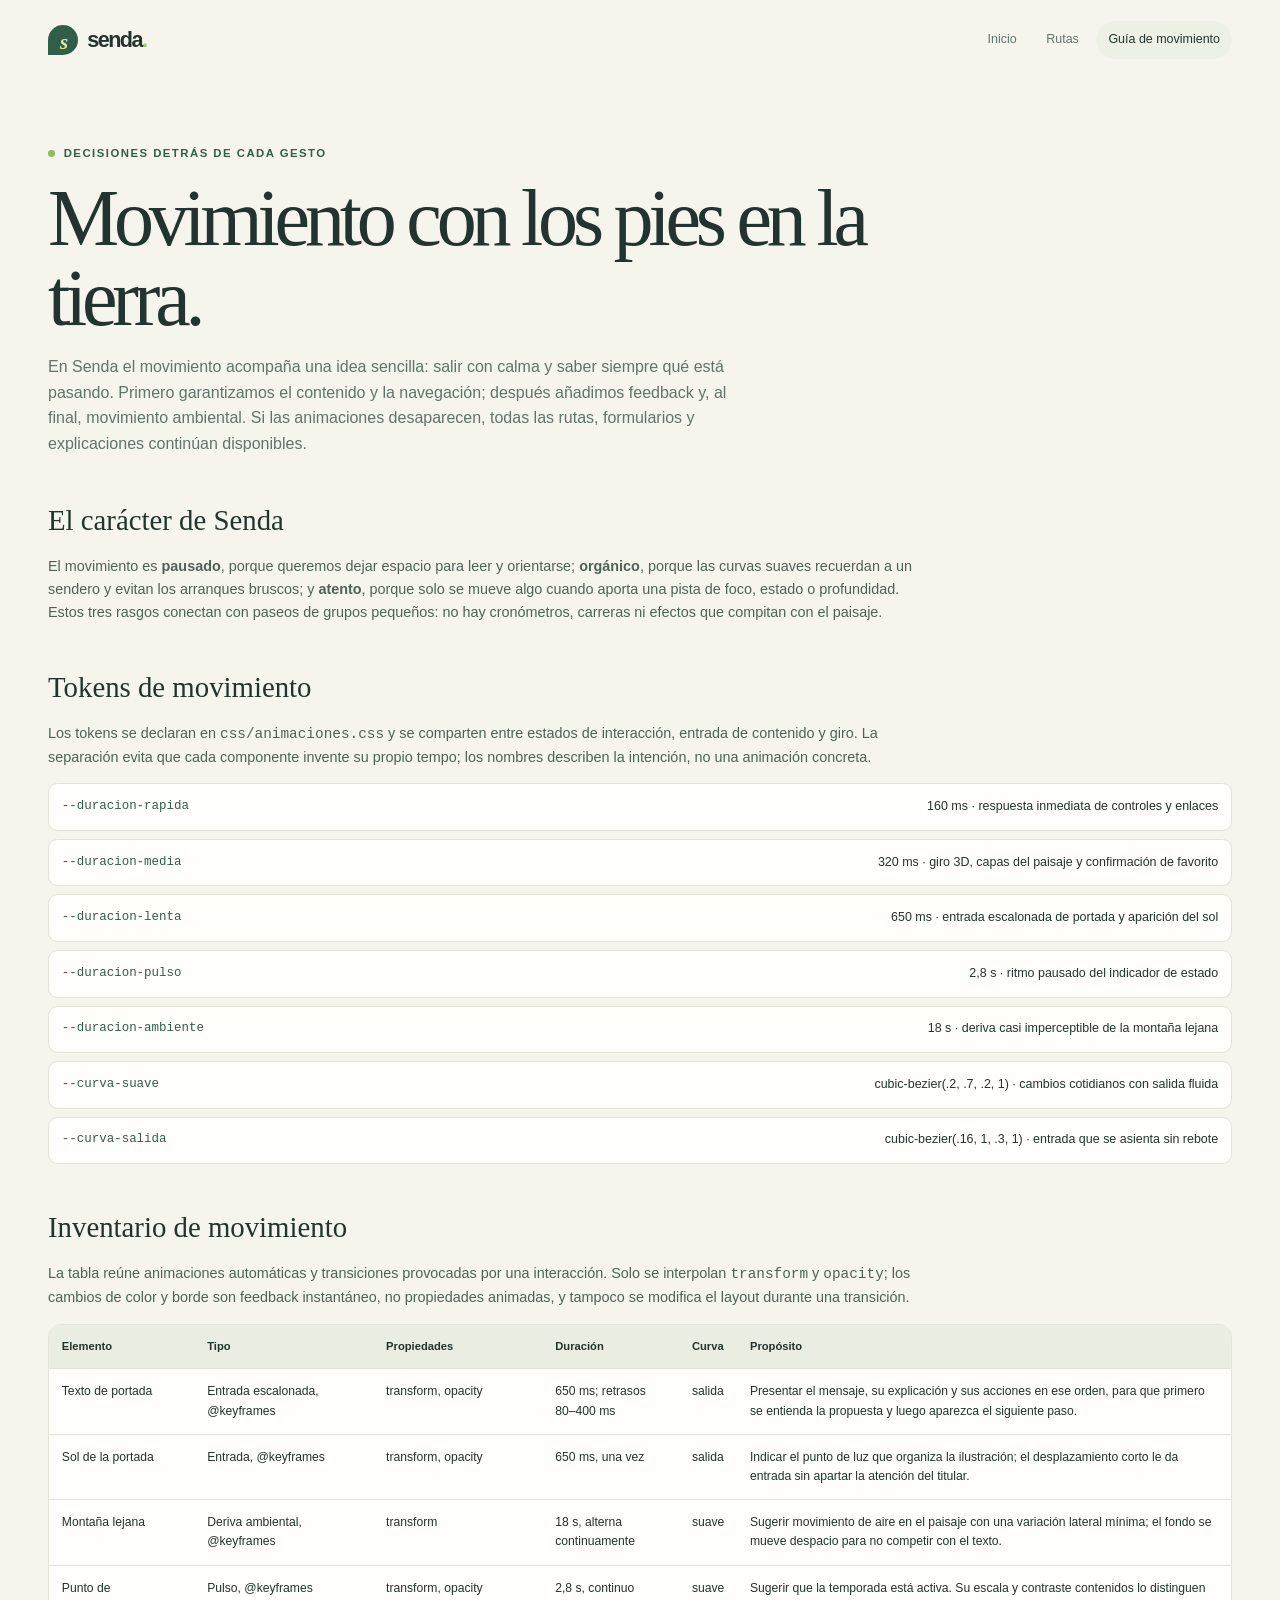
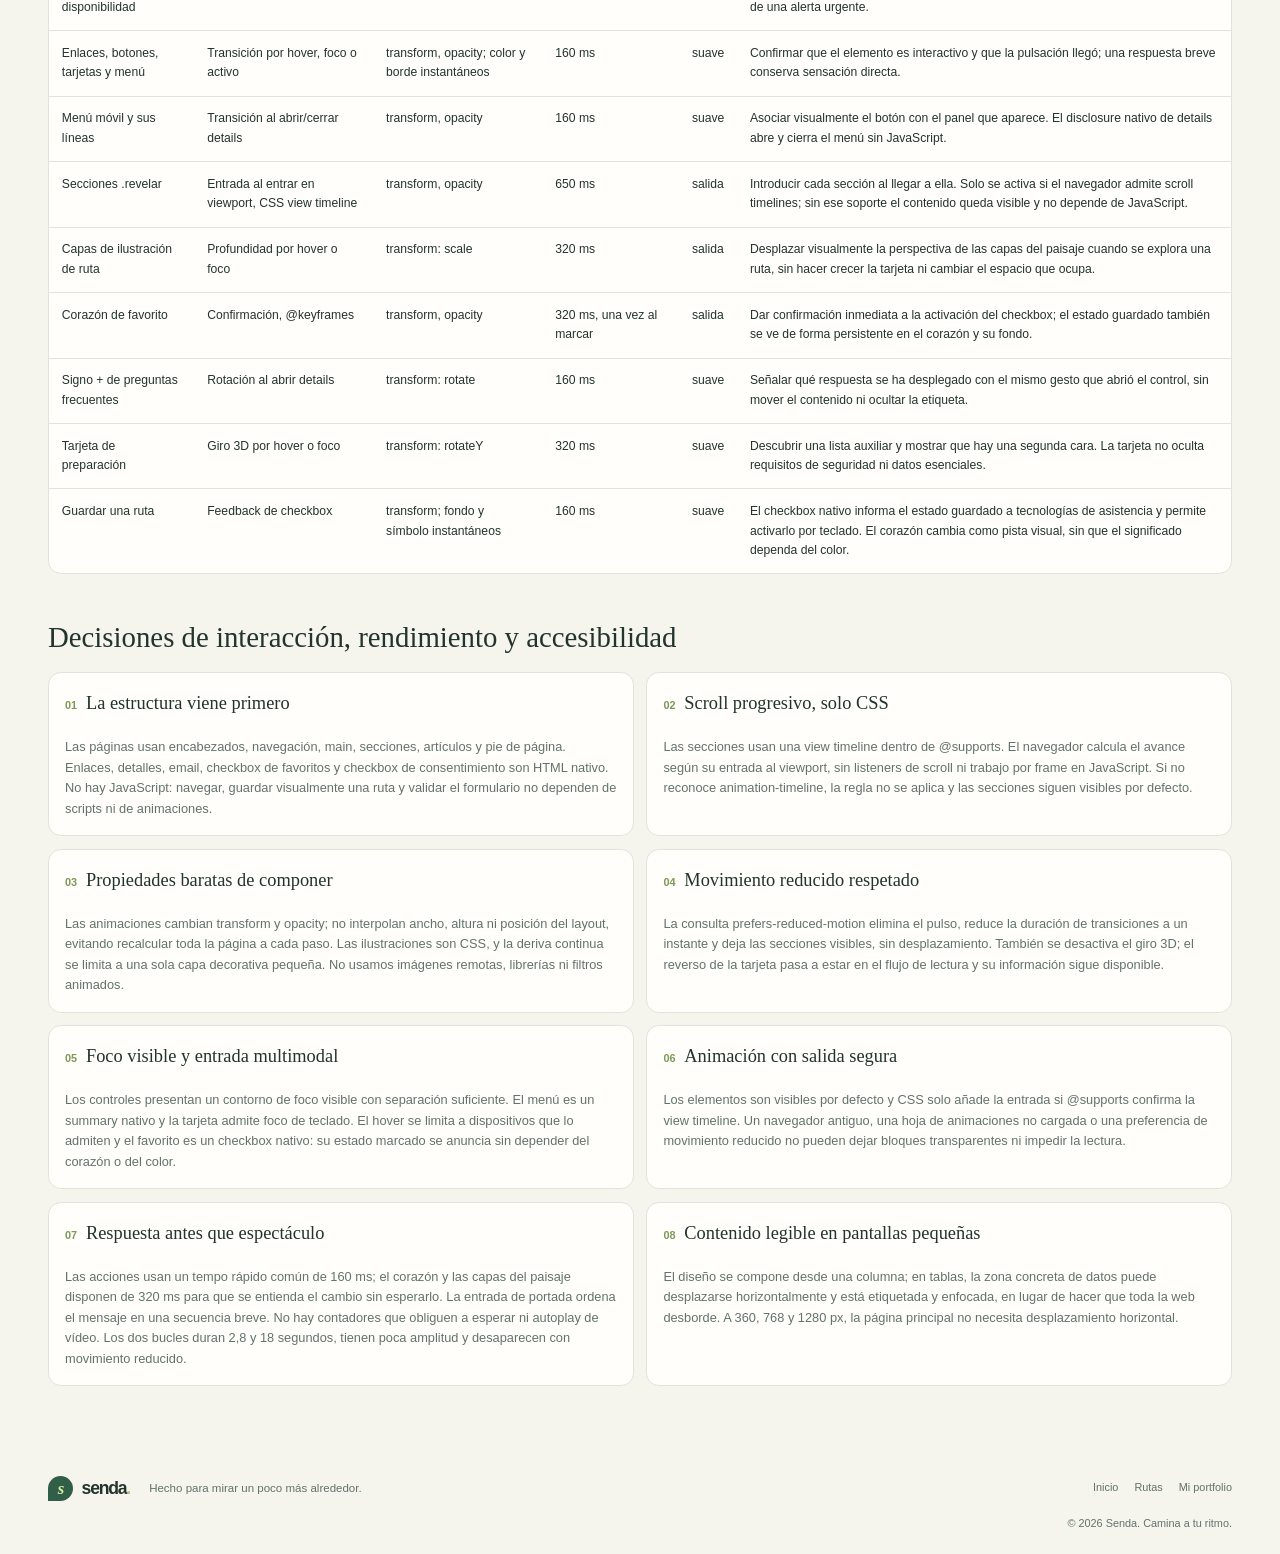
==== commit f4aca868: "feat: añadidas nuevas animaciones en las vistas movimiento y rtas" ====
--- a/movimiento.html
+++ b/movimiento.html
@@ -44,8 +44,10 @@
       <p>Los tokens se declaran en <code>css/animaciones.css</code> y se comparten entre estados de interacción, entrada de contenido y giro. La separación evita que cada componente invente su propio tempo; los nombres describen la intención, no una animación concreta.</p>
       <div class="tokens">
         <div class="token"><code>--duracion-rapida</code><span>160 ms · respuesta inmediata de controles y enlaces</span></div>
-        <div class="token"><code>--duracion-media</code><span>320 ms · cambio de cara de la tarjeta 3D</span></div>
-        <div class="token"><code>--duracion-lenta</code><span>650 ms · entrada de contenido y aparición del sol</span></div>
+        <div class="token"><code>--duracion-media</code><span>320 ms · giro 3D, capas del paisaje y confirmación de favorito</span></div>
+        <div class="token"><code>--duracion-lenta</code><span>650 ms · entrada escalonada de portada y aparición del sol</span></div>
+        <div class="token"><code>--duracion-pulso</code><span>2,8 s · ritmo pausado del indicador de estado</span></div>
+        <div class="token"><code>--duracion-ambiente</code><span>18 s · deriva casi imperceptible de la montaña lejana</span></div>
         <div class="token"><code>--curva-suave</code><span>cubic-bezier(.2, .7, .2, 1) · cambios cotidianos con salida fluida</span></div>
         <div class="token"><code>--curva-salida</code><span>cubic-bezier(.16, 1, .3, 1) · entrada que se asienta sin rebote</span></div>
       </div>
@@ -58,11 +60,16 @@
         <table class="tabla-guia">
           <thead><tr><th>Elemento</th><th>Tipo</th><th>Propiedades</th><th>Duración</th><th>Curva</th><th>Propósito</th></tr></thead>
           <tbody>
+            <tr><td>Texto de portada</td><td>Entrada escalonada, @keyframes</td><td>transform, opacity</td><td>650 ms; retrasos 80–400 ms</td><td>salida</td><td>Presentar el mensaje, su explicación y sus acciones en ese orden, para que primero se entienda la propuesta y luego aparezca el siguiente paso.</td></tr>
             <tr><td>Sol de la portada</td><td>Entrada, @keyframes</td><td>transform, opacity</td><td>650 ms, una vez</td><td>salida</td><td>Indicar el punto de luz que organiza la ilustración; el desplazamiento corto le da entrada sin apartar la atención del titular.</td></tr>
+            <tr><td>Montaña lejana</td><td>Deriva ambiental, @keyframes</td><td>transform</td><td>18 s, alterna continuamente</td><td>suave</td><td>Sugerir movimiento de aire en el paisaje con una variación lateral mínima; el fondo se mueve despacio para no competir con el texto.</td></tr>
             <tr><td>Punto de disponibilidad</td><td>Pulso, @keyframes</td><td>transform, opacity</td><td>2,8 s, continuo</td><td>suave</td><td>Sugerir que la temporada está activa. Su escala y contraste contenidos lo distinguen de una alerta urgente.</td></tr>
             <tr><td>Enlaces, botones, tarjetas y menú</td><td>Transición por hover, foco o activo</td><td>transform, opacity; color y borde instantáneos</td><td>160 ms</td><td>suave</td><td>Confirmar que el elemento es interactivo y que la pulsación llegó; una respuesta breve conserva sensación directa.</td></tr>
             <tr><td>Menú móvil y sus líneas</td><td>Transición al abrir/cerrar details</td><td>transform, opacity</td><td>160 ms</td><td>suave</td><td>Asociar visualmente el botón con el panel que aparece. El disclosure nativo de details abre y cierra el menú sin JavaScript.</td></tr>
             <tr><td>Secciones .revelar</td><td>Entrada al entrar en viewport, CSS view timeline</td><td>transform, opacity</td><td>650 ms</td><td>salida</td><td>Introducir cada sección al llegar a ella. Solo se activa si el navegador admite scroll timelines; sin ese soporte el contenido queda visible y no depende de JavaScript.</td></tr>
+            <tr><td>Capas de ilustración de ruta</td><td>Profundidad por hover o foco</td><td>transform: scale</td><td>320 ms</td><td>salida</td><td>Desplazar visualmente la perspectiva de las capas del paisaje cuando se explora una ruta, sin hacer crecer la tarjeta ni cambiar el espacio que ocupa.</td></tr>
+            <tr><td>Corazón de favorito</td><td>Confirmación, @keyframes</td><td>transform, opacity</td><td>320 ms, una vez al marcar</td><td>salida</td><td>Dar confirmación inmediata a la activación del checkbox; el estado guardado también se ve de forma persistente en el corazón y su fondo.</td></tr>
+            <tr><td>Signo + de preguntas frecuentes</td><td>Rotación al abrir details</td><td>transform: rotate</td><td>160 ms</td><td>suave</td><td>Señalar qué respuesta se ha desplegado con el mismo gesto que abrió el control, sin mover el contenido ni ocultar la etiqueta.</td></tr>
             <tr><td>Tarjeta de preparación</td><td>Giro 3D por hover o foco</td><td>transform: rotateY</td><td>320 ms</td><td>suave</td><td>Descubrir una lista auxiliar y mostrar que hay una segunda cara. La tarjeta no oculta requisitos de seguridad ni datos esenciales.</td></tr>
             <tr><td>Guardar una ruta</td><td>Feedback de checkbox</td><td>transform; fondo y símbolo instantáneos</td><td>160 ms</td><td>suave</td><td>El checkbox nativo informa el estado guardado a tecnologías de asistencia y permite activarlo por teclado. El corazón cambia como pista visual, sin que el significado dependa del color.</td></tr>
           </tbody>
@@ -75,18 +82,13 @@
       <div class="decisiones">
         <article class="decision"><h3>La estructura viene primero</h3><p>Las páginas usan encabezados, navegación, main, secciones, artículos y pie de página. Enlaces, detalles, email, checkbox de favoritos y checkbox de consentimiento son HTML nativo. No hay JavaScript: navegar, guardar visualmente una ruta y validar el formulario no dependen de scripts ni de animaciones.</p></article>
         <article class="decision"><h3>Scroll progresivo, solo CSS</h3><p>Las secciones usan una view timeline dentro de @supports. El navegador calcula el avance según su entrada al viewport, sin listeners de scroll ni trabajo por frame en JavaScript. Si no reconoce animation-timeline, la regla no se aplica y las secciones siguen visibles por defecto.</p></article>
-        <article class="decision"><h3>Propiedades baratas de componer</h3><p>Las animaciones de entrada y transformación cambian transform y opacity; no animan ancho, altura ni posición del layout, evitando recalcular toda la página a cada paso. No usamos imágenes remotas, librerías ni filtros animados: las ilustraciones son CSS y las pocas transiciones no crean una dependencia de red.</p></article>
+        <article class="decision"><h3>Propiedades baratas de componer</h3><p>Las animaciones cambian transform y opacity; no interpolan ancho, altura ni posición del layout, evitando recalcular toda la página a cada paso. Las ilustraciones son CSS, y la deriva continua se limita a una sola capa decorativa pequeña. No usamos imágenes remotas, librerías ni filtros animados.</p></article>
         <article class="decision"><h3>Movimiento reducido respetado</h3><p>La consulta prefers-reduced-motion elimina el pulso, reduce la duración de transiciones a un instante y deja las secciones visibles, sin desplazamiento. También se desactiva el giro 3D; el reverso de la tarjeta pasa a estar en el flujo de lectura y su información sigue disponible.</p></article>
         <article class="decision"><h3>Foco visible y entrada multimodal</h3><p>Los controles presentan un contorno de foco visible con separación suficiente. El menú es un summary nativo y la tarjeta admite foco de teclado. El hover se limita a dispositivos que lo admiten y el favorito es un checkbox nativo: su estado marcado se anuncia sin depender del corazón o del color.</p></article>
         <article class="decision"><h3>Animación con salida segura</h3><p>Los elementos son visibles por defecto y CSS solo añade la entrada si @supports confirma la view timeline. Un navegador antiguo, una hoja de animaciones no cargada o una preferencia de movimiento reducido no pueden dejar bloques transparentes ni impedir la lectura.</p></article>
-        <article class="decision"><h3>Respuesta antes que espectáculo</h3><p>Las acciones usan un tempo rápido común de 160 ms y un cambio pequeño de escala o elevación. No hay animaciones que impidan pulsar botones, contadores que obliguen a esperar ni autoplay de video. El pulso continuo es el único bucle y tiene amplitud baja, duración larga y alternativa reducida.</p></article>
+        <article class="decision"><h3>Respuesta antes que espectáculo</h3><p>Las acciones usan un tempo rápido común de 160 ms; el corazón y las capas del paisaje disponen de 320 ms para que se entienda el cambio sin esperarlo. La entrada de portada ordena el mensaje en una secuencia breve. No hay contadores que obliguen a esperar ni autoplay de vídeo. Los dos bucles duran 2,8 y 18 segundos, tienen poca amplitud y desaparecen con movimiento reducido.</p></article>
         <article class="decision"><h3>Contenido legible en pantallas pequeñas</h3><p>El diseño se compone desde una columna; en tablas, la zona concreta de datos puede desplazarse horizontalmente y está etiquetada y enfocada, en lugar de hacer que toda la web desborde. A 360, 768 y 1280 px, la página principal no necesita desplazamiento horizontal.</p></article>
       </div>
-    </section>
-
-    <section class="guia-bloque" aria-labelledby="evidencias">
-      <h2 id="evidencias">Evidencias y publicación</h2>
-      <p><code>grabaciones/</code> contiene cuatro GIF breves: <code>hero.gif</code> para la entrada del paisaje, <code>microinteracciones.gif</code> para el menú, <code>scroll.gif</code> para la aparición al desplazarse y <code>movimiento-reducido.gif</code> para comprobar el resultado sin movimiento. <code>capturas/</code> contiene las vistas de portada a 360, 768 y 1280 px y una captura con movimiento reducido. La publicación y el enlace del portfolio requieren el repositorio y el portfolio del alumno; no se atribuye una publicación que todavía no existe.</p>
     </section>
   </main>
   <footer class="pie"><div class="contenedor pie-interior"><a class="marca marca-pie" href="index.html"><span class="marca-icono" aria-hidden="true">s</span><span>senda<span class="marca-punto">.</span></span></a><p>Hecho para mirar un poco más alrededor.</p><div class="pie-enlaces"><a href="index.html">Inicio</a><a href="rutas.html">Rutas</a><a href="https://manuelhurtadomontllor.github.io/portfolio/index.html" target="_blank" rel="noopener noreferrer">Mi portfolio</a></div><small>© 2026 Senda. Camina a tu ritmo.</small></div></footer>
--- a/css/estilos.css
+++ b/css/estilos.css
@@ -173,7 +173,9 @@
 .preguntas h2 { font-size: clamp(2rem, 8vw, 3rem); }
 .preguntas-lista details { border-top: 1px solid var(--linea); }
 .preguntas-lista details:last-child { border-bottom: 1px solid var(--linea); }
-.preguntas-lista summary { padding: 1rem .1rem; cursor: pointer; font-size: .88rem; font-weight: 650; list-style-position: inside; }
+.preguntas-lista summary { display: flex; align-items: center; justify-content: space-between; gap: .8rem; padding: 1rem .1rem; cursor: pointer; font-size: .88rem; font-weight: 650; list-style: none; }
+.preguntas-lista summary::-webkit-details-marker { display: none; }
+.faq-icono { display: grid; width: 1.7rem; height: 1.7rem; flex: 0 0 auto; place-items: center; border: 1px solid var(--linea); border-radius: 50%; color: var(--verde); font-size: 1rem; font-weight: 400; }
 .preguntas-lista details p { margin: 0; padding: 0 .3rem 1rem 1.4rem; color: var(--suave); font-size: .8rem; }
 
 /* Guía de movimiento en HTML: estas reglas hacen legibles sus tablas en móvil. */
--- a/css/animaciones.css
+++ b/css/animaciones.css
@@ -3,6 +3,8 @@
   --duracion-rapida: 160ms;
   --duracion-media: 320ms;
   --duracion-lenta: 650ms;
+  --duracion-pulso: 2.8s;
+  --duracion-ambiente: 18s;
   --curva-suave: cubic-bezier(.2, .7, .2, 1);
   --curva-salida: cubic-bezier(.16, 1, .3, 1);
 }
@@ -19,7 +21,32 @@
   .menu { transform: none; opacity: 1; visibility: visible; }
 }
 
-/* La deriva del sol señala el foco visual del paisaje y se ejecuta una sola vez. */
+/* La portada presenta el titular primero y deja que las acciones lleguen después. */
+.hero-texto > .ceja,
+.hero-texto > h1,
+.hero-texto > .hero-bajada,
+.hero-texto > .hero-acciones,
+.hero-texto > .hero-dato {
+  animation: entrar-en-escena var(--duracion-lenta) var(--curva-salida) both;
+}
+.hero-texto > .ceja { animation-delay: 80ms; }
+.hero-texto > h1 { animation-delay: 160ms; }
+.hero-texto > .hero-bajada { animation-delay: 240ms; }
+.hero-texto > .hero-acciones { animation-delay: 320ms; }
+.hero-texto > .hero-dato { animation-delay: 400ms; }
+@keyframes entrar-en-escena {
+  from { transform: translateY(.8rem); opacity: 0; }
+  to { transform: translateY(0); opacity: 1; }
+}
+
+/* La deriva de la montaña lejana da profundidad al paisaje sin mover su marco. */
+.montana-lejana { animation: deriva-suave var(--duracion-ambiente) var(--curva-suave) infinite alternate; }
+@keyframes deriva-suave {
+  from { transform: translateX(-.3rem) scale(.9); }
+  to { transform: translateX(.3rem) scale(.9); }
+}
+
+/* La entrada del sol dirige la mirada hacia el punto luminoso de la ilustración. */
 .sol { animation: amanecer var(--duracion-lenta) var(--curva-salida) both; }
 @keyframes amanecer {
   from { transform: translateY(.8rem); opacity: .35; }
@@ -27,7 +54,7 @@
 }
 
 /* El punto acompaña la etiqueta de disponibilidad: un pulso discreto, no una alarma. */
-.punto-vivo { animation: respirar 2.8s var(--curva-suave) infinite; }
+.punto-vivo { animation: respirar var(--duracion-pulso) var(--curva-suave) infinite; }
 @keyframes respirar {
   0%, 100% { transform: scale(1); opacity: 1; }
   50% { transform: scale(.72); opacity: .55; }
@@ -47,6 +74,37 @@
   to { transform: translateY(0); opacity: 1; }
 }
 
+/* El terreno responde al hover y al foco acercando sus capas en lugar de agrandar la tarjeta. */
+.ruta-ilustracion::before, .ruta-ilustracion::after {
+  transform-origin: center;
+  transition: transform var(--duracion-media) var(--curva-salida);
+}
+.ruta:focus-within .ruta-ilustracion::before {
+  transform: scale(1.025);
+}
+.ruta:focus-within .ruta-ilustracion::after {
+  transform: scale(1.04);
+}
+@media (hover: hover) {
+  .ruta:hover .ruta-ilustracion::before { transform: scale(1.025); }
+  .ruta:hover .ruta-ilustracion::after { transform: scale(1.04); }
+}
+
+/* Marcar un favorito confirma la acción con un único pequeño rebote de escala. */
+.me-gusta-control:checked + .me-gusta span::after {
+  animation: favorito-guardado var(--duracion-media) var(--curva-salida) both;
+}
+@keyframes favorito-guardado {
+  from { transform: scale(.55); opacity: .5; }
+  to { transform: scale(1); opacity: 1; }
+}
+
+/* El signo girado permite reconocer de un vistazo qué respuesta está desplegada. */
+.faq-icono {
+  transition: transform var(--duracion-rapida) var(--curva-suave);
+}
+.preguntas-lista details[open] .faq-icono { transform: rotate(45deg); }
+
 /* El giro 3D es una vista previa opcional; al enfocar con teclado también se descubre. */
 .tarjeta-giro { transition: transform var(--duracion-media) var(--curva-suave); }
 .tarjeta-giro-contenedor:focus-within .tarjeta-giro { transform: rotateY(180deg); }
@@ -60,6 +118,13 @@
     transition-duration: .01ms !important;
   }
   .revelar { animation: none; transform: none; opacity: 1; }
+  .hero-texto > .ceja, .hero-texto > h1, .hero-texto > .hero-bajada,
+  .hero-texto > .hero-acciones, .hero-texto > .hero-dato,
+  .montana-lejana, .me-gusta-control:checked + .me-gusta span::after {
+    animation: none;
+  }
+  .ruta-ilustracion::before, .ruta-ilustracion::after { transition: none; }
+  .faq-icono { transition: none; }
   .menu, .navegacion[open] .menu { transform: none; }
   .tarjeta-giro-contenedor:focus-within .tarjeta-giro { transform: none; }
 }
